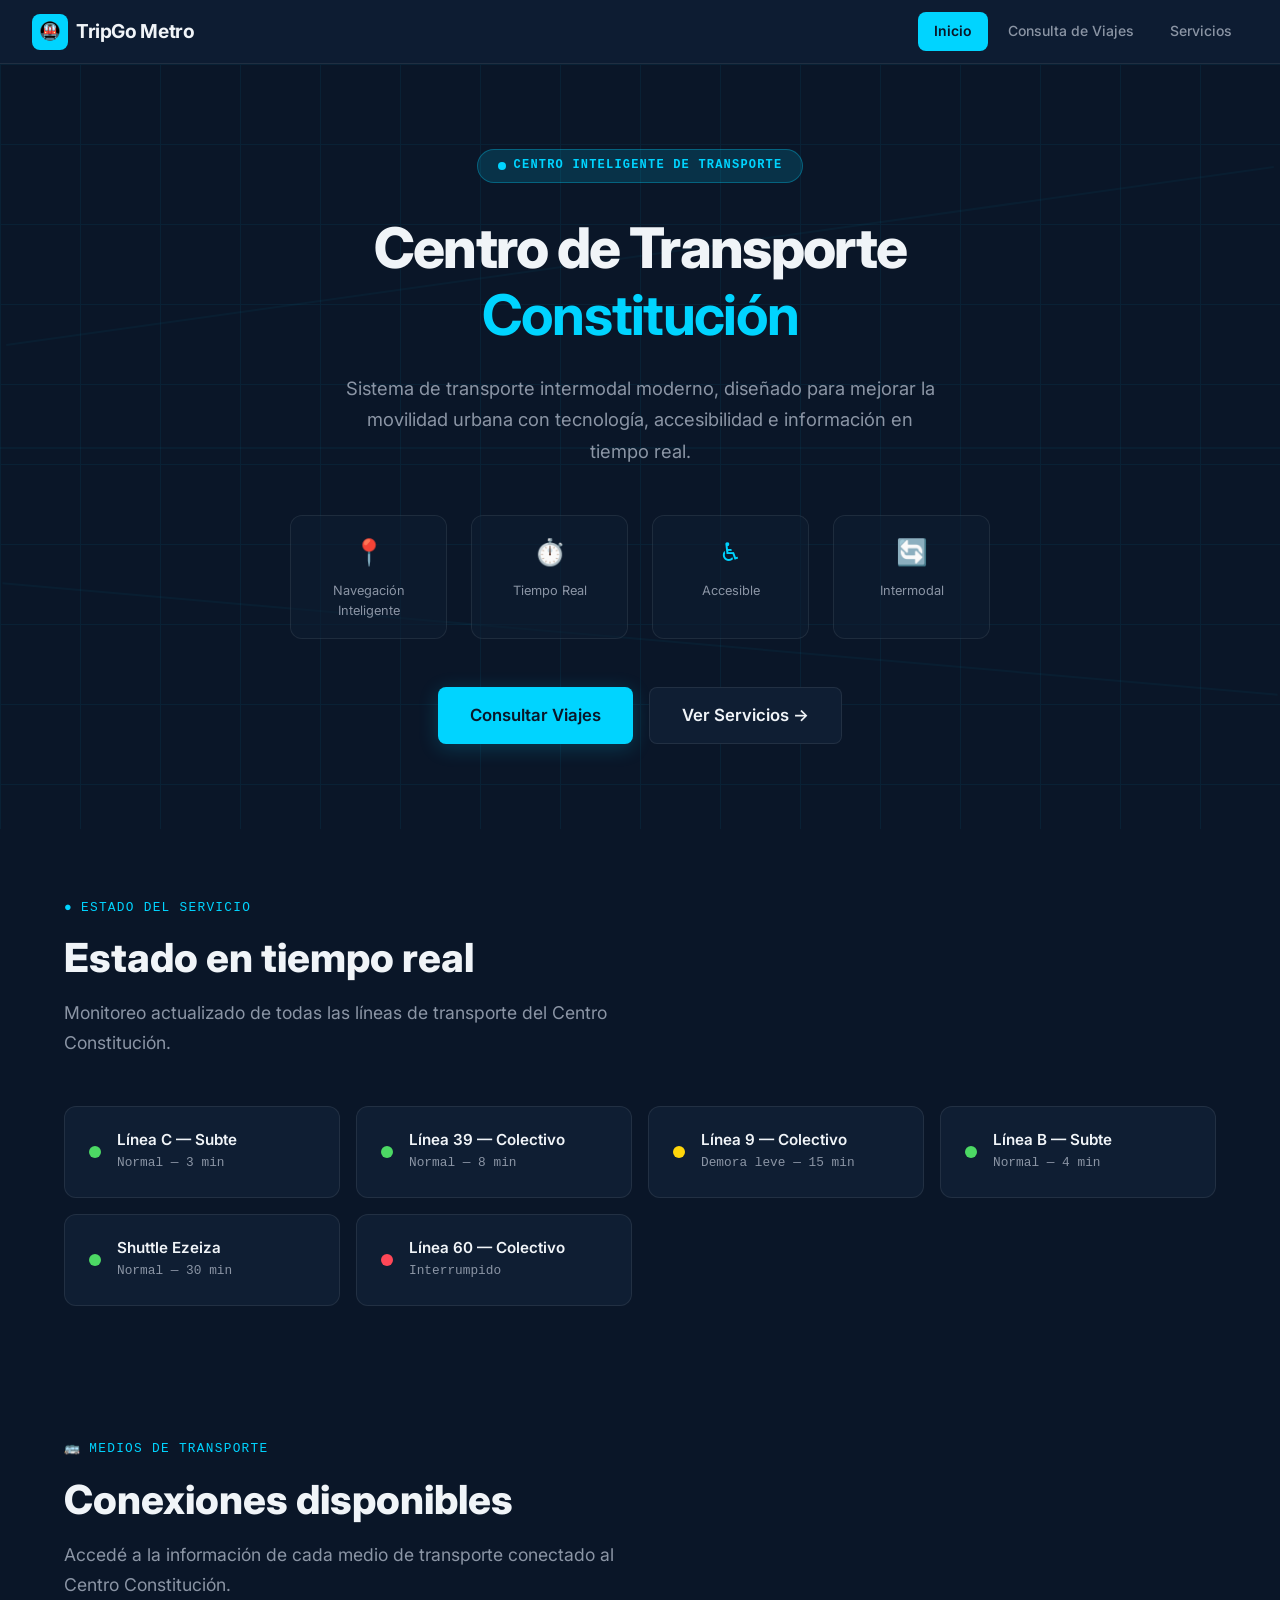
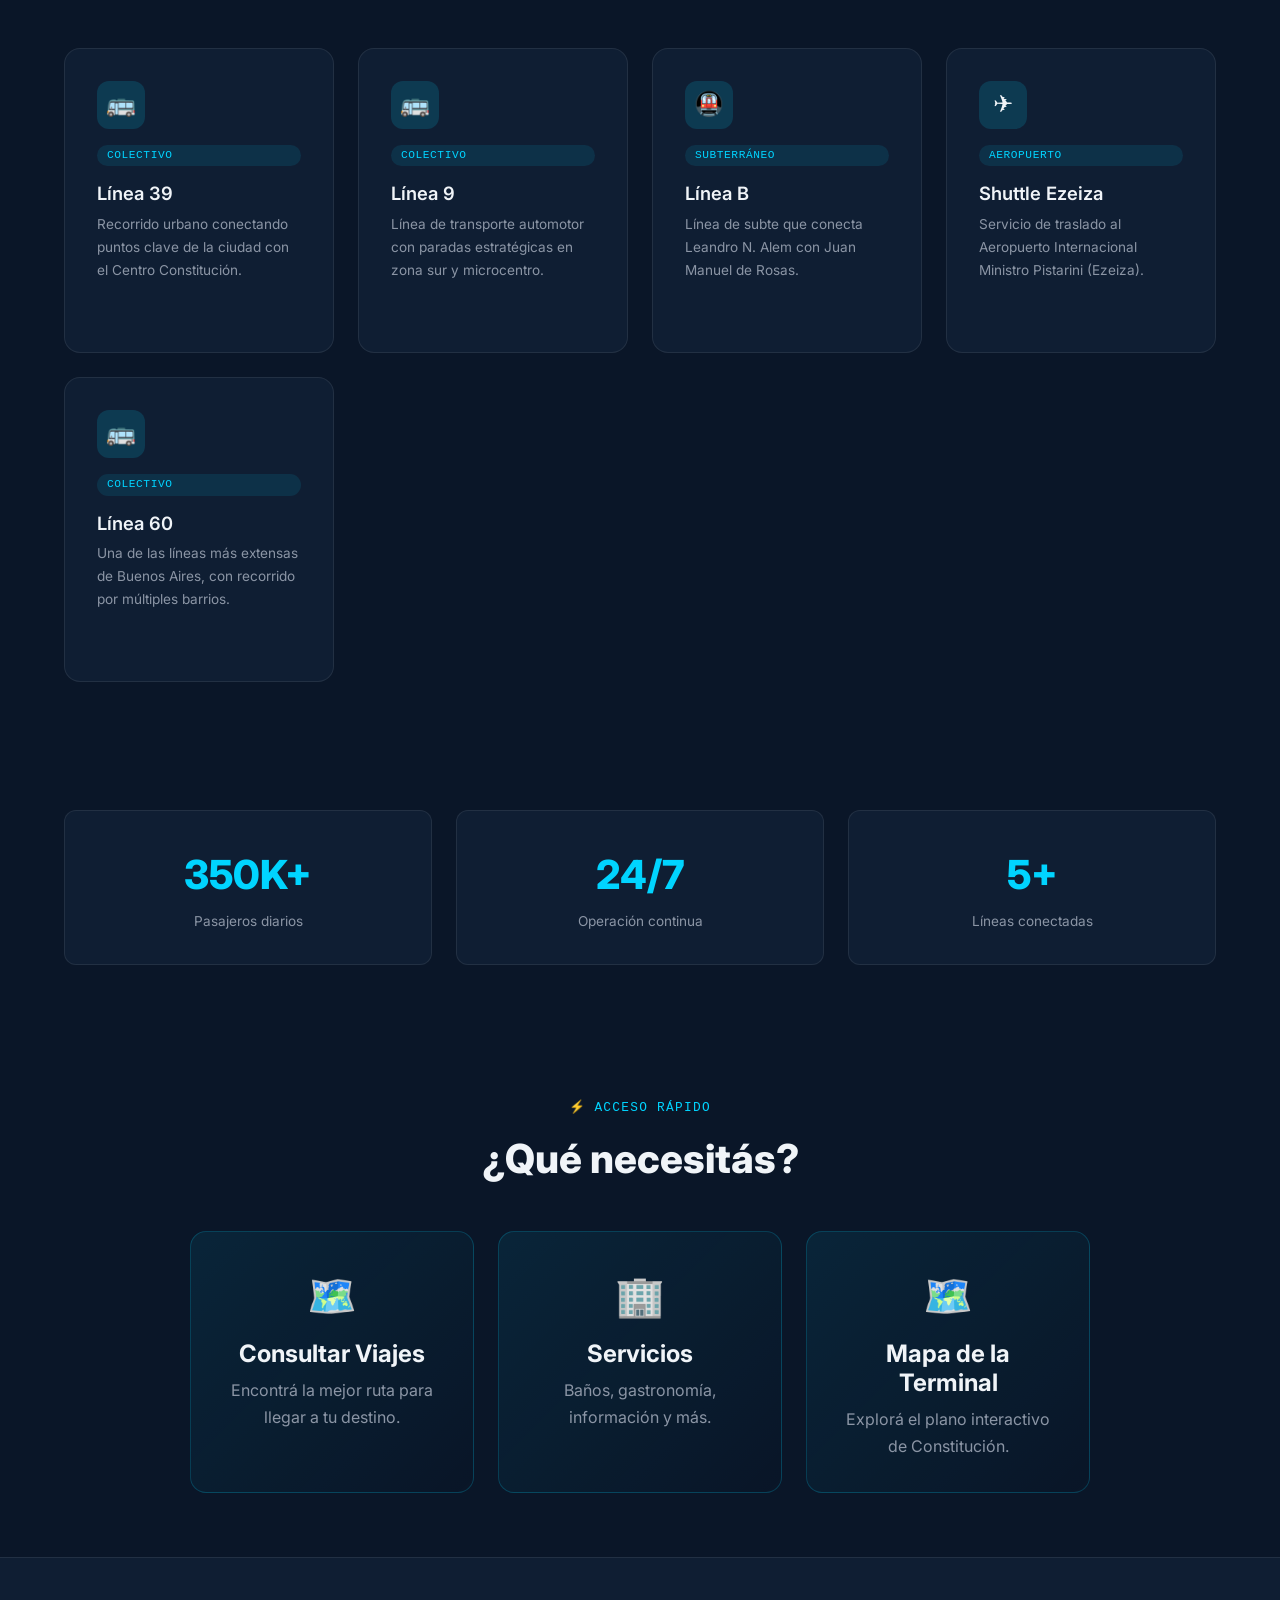
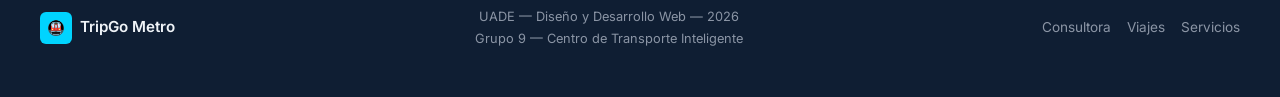
==== transporte/index.html @ f984469b "Add transporte subsite and design system CSS Introduce a new TripGo Metro "transporte" subsite with " ====
<!DOCTYPE html>
<html lang="es">

<head>
  <meta charset="UTF-8" />
  <meta name="viewport" content="width=device-width, initial-scale=1.0" />
  <title>TripGo Metro — Centro de Transporte Constitución</title>
  <meta name="description"
    content="Centro Inteligente de Transporte Intermodal en Constitución, Buenos Aires. Consulta de viajes, servicios de terminal y conexiones en tiempo real." />
  <link rel="stylesheet" href="css/styles.css" />
</head>

<body>
  <!-- ===== HEADER ===== -->
  <header class="site-header">
    <a href="./index.html" class="header-logo">
      <div class="logo-icon">🚇</div>
      <span class="logo-text">TripGo Metro</span>
      <span class="logo-subtitle">Centro de Transporte</span>
    </a>

    <nav class="main-nav">
      <a href="./index.html" class="active">Inicio</a>
      <a href="./viajes.html">Consulta de Viajes</a>
      <a href="./servicios.html">Servicios</a>
    </nav>

    <button class="menu-toggle" id="menu-toggle" aria-label="Abrir menú" aria-expanded="false">☰</button>
  </header>

  <!-- Mobile Nav -->
  <nav class="mobile-nav" id="mobile-nav">
    <a href="./index.html" class="active">Inicio</a>
    <a href="./viajes.html">Consulta de Viajes</a>
    <a href="./servicios.html">Servicios</a>
  </nav>

  <!-- ===== MAIN ===== -->
  <main class="site-main">

    <!-- ===== HERO ===== -->
    <section class="hero" id="hero">
      <div class="hero-bg-grid"></div>
      <div class="hero-bg-lines">
        <span></span>
        <span></span>
        <span></span>
      </div>

      <div class="hero-content">
        <div class="hero-badge">
          <div class="pulse-dot"></div>
          <span>Centro Inteligente de Transporte</span>
        </div>

        <h1>Centro de Transporte <strong>Constitución</strong></h1>

        <p class="hero-description">
          Sistema de transporte intermodal moderno, diseñado para mejorar la movilidad urbana con tecnología,
          accesibilidad e información en tiempo real.
        </p>

        <div class="hero-features">
          <div class="hero-feature">
            <span class="feature-icon">📍</span>
            <span>Navegación Inteligente</span>
          </div>
          <div class="hero-feature">
            <span class="feature-icon">⏱️</span>
            <span>Tiempo Real</span>
          </div>
          <div class="hero-feature">
            <span class="feature-icon">♿</span>
            <span>Accesible</span>
          </div>
          <div class="hero-feature">
            <span class="feature-icon">🔄</span>
            <span>Intermodal</span>
          </div>
        </div>

        <div class="hero-cta">
          <a href="./viajes.html" class="btn btn-primary btn-lg">Consultar Viajes</a>
          <a href="./servicios.html" class="btn btn-secondary btn-lg">Ver Servicios →</a>
        </div>
      </div>
    </section>

    <!-- ===== ESTADO DEL SERVICIO ===== -->
    <section class="status-section section" id="status">
      <div class="container">
        <div class="section-header reveal">
          <div class="section-label">
            <span>●</span> Estado del Servicio
          </div>
          <h2 class="section-title">Estado en tiempo real</h2>
          <p class="section-subtitle">Monitoreo actualizado de todas las líneas de transporte del Centro Constitución.
          </p>
        </div>

        <div class="status-grid reveal">
          <div class="status-card">
            <div class="status-indicator active"></div>
            <div class="status-info">
              <h4>Línea C — Subte</h4>
              <p>Normal — 3 min</p>
            </div>
          </div>
          <div class="status-card">
            <div class="status-indicator active"></div>
            <div class="status-info">
              <h4>Línea 39 — Colectivo</h4>
              <p>Normal — 8 min</p>
            </div>
          </div>
          <div class="status-card">
            <div class="status-indicator warning"></div>
            <div class="status-info">
              <h4>Línea 9 — Colectivo</h4>
              <p>Demora leve — 15 min</p>
            </div>
          </div>
          <div class="status-card">
            <div class="status-indicator active"></div>
            <div class="status-info">
              <h4>Línea B — Subte</h4>
              <p>Normal — 4 min</p>
            </div>
          </div>
          <div class="status-card">
            <div class="status-indicator active"></div>
            <div class="status-info">
              <h4>Shuttle Ezeiza</h4>
              <p>Normal — 30 min</p>
            </div>
          </div>
          <div class="status-card">
            <div class="status-indicator danger"></div>
            <div class="status-info">
              <h4>Línea 60 — Colectivo</h4>
              <p>Interrumpido</p>
            </div>
          </div>
        </div>
      </div>
    </section>

    <!-- ===== MEDIOS DE TRANSPORTE ===== -->
    <section class="section" id="transporte">
      <div class="container">
        <div class="section-header reveal">
          <div class="section-label">
            <span>🚌</span> Medios de Transporte
          </div>
          <h2 class="section-title">Conexiones disponibles</h2>
          <p class="section-subtitle">Accedé a la información de cada medio de transporte conectado al Centro
            Constitución.</p>
        </div>

        <div class="transport-grid reveal">
          <!-- Línea 39 - Manuel González -->
          <a href="https://manugonzalezm.github.io/dis_des_web_entrega2_individual/" target="_blank"
            rel="noopener noreferrer" class="transport-card blue">
            <div class="card-icon">🚌</div>
            <div class="card-badge">Colectivo</div>
            <h3>Línea 39</h3>
            <p>Recorrido urbano conectando puntos clave de la ciudad con el Centro Constitución.</p>
            <div class="card-arrow">Ver más →</div>
          </a>

          <!-- Línea 9 - Manuel Vidal -->
          <a href="https://mving.github.io/site/" target="_blank" rel="noopener noreferrer"
            class="transport-card green">
            <div class="card-icon">🚌</div>
            <div class="card-badge">Colectivo</div>
            <h3>Línea 9</h3>
            <p>Línea de transporte automotor con paradas estratégicas en zona sur y microcentro.</p>
            <div class="card-arrow">Ver más →</div>
          </a>

          <!-- Línea B - Facundo González -->
          <a href="https://facugonzalezlejo.github.io/Trabajo_Practico-Metro-lineaB/" target="_blank"
            rel="noopener noreferrer" class="transport-card purple">
            <div class="card-icon">🚇</div>
            <div class="card-badge">Subterráneo</div>
            <h3>Línea B</h3>
            <p>Línea de subte que conecta Leandro N. Alem con Juan Manuel de Rosas.</p>
            <div class="card-arrow">Ver más →</div>
          </a>

          <!-- Ezeiza - Franco Rodríguez -->
          <a href="https://francorodriguezpedretti.github.io/ENTREGA2.FRANCORODRIGUEZ/" target="_blank"
            rel="noopener noreferrer" class="transport-card orange">
            <div class="card-icon">✈️</div>
            <div class="card-badge">Aeropuerto</div>
            <h3>Shuttle Ezeiza</h3>
            <p>Servicio de traslado al Aeropuerto Internacional Ministro Pistarini (Ezeiza).</p>
            <div class="card-arrow">Ver más →</div>
          </a>

          <!-- Línea 60 - Matías Ortiz -->
          <a href="https://matiasortiz123.github.io/DyDWTripGo/" target="_blank" rel="noopener noreferrer"
            class="transport-card red">
            <div class="card-icon">🚌</div>
            <div class="card-badge">Colectivo</div>
            <h3>Línea 60</h3>
            <p>Una de las líneas más extensas de Buenos Aires, con recorrido por múltiples barrios.</p>
            <div class="card-arrow">Ver más →</div>
          </a>
        </div>
      </div>
    </section>

    <!-- ===== ESTADÍSTICAS ===== -->
    <section class="section" id="stats">
      <div class="container">
        <div class="stats-grid reveal">
          <div class="stat-card">
            <div class="stat-value">350K+</div>
            <div class="stat-label">Pasajeros diarios</div>
          </div>
          <div class="stat-card">
            <div class="stat-value">24/7</div>
            <div class="stat-label">Operación continua</div>
          </div>
          <div class="stat-card">
            <div class="stat-value">5+</div>
            <div class="stat-label">Líneas conectadas</div>
          </div>
        </div>
      </div>
    </section>

    <!-- ===== NAVEGACIÓN RÁPIDA ===== -->
    <section class="section" id="quick-nav">
      <div class="container">
        <div class="section-header text-center reveal">
          <div class="section-label" style="justify-content: center;">
            <span>⚡</span> Acceso Rápido
          </div>
          <h2 class="section-title">¿Qué necesitás?</h2>
        </div>

        <div class="grid grid-3 reveal" style="max-width: 900px; margin: 0 auto;">
          <a href="./viajes.html" class="card card-gradient" style="text-decoration: none; text-align: center;">
            <div style="font-size: 2.5rem; margin-bottom: 0.75rem;">🗺️</div>
            <h3 style="margin-bottom: 0.5rem;">Consultar Viajes</h3>
            <p>Encontrá la mejor ruta para llegar a tu destino.</p>
          </a>
          <a href="./servicios.html" class="card card-gradient" style="text-decoration: none; text-align: center;">
            <div style="font-size: 2.5rem; margin-bottom: 0.75rem;">🏢</div>
            <h3 style="margin-bottom: 0.5rem;">Servicios</h3>
            <p>Baños, gastronomía, información y más.</p>
          </a>
          <a href="./servicios.html#mapa" class="card card-gradient" style="text-decoration: none; text-align: center;">
            <div style="font-size: 2.5rem; margin-bottom: 0.75rem;">🗺️</div>
            <h3 style="margin-bottom: 0.5rem;">Mapa de la Terminal</h3>
            <p>Explorá el plano interactivo de Constitución.</p>
          </a>
        </div>
      </div>
    </section>

  </main>

  <!-- ===== FOOTER ===== -->
  <footer class="site-footer">
    <div class="footer-content">
      <div class="footer-brand">
        <div class="logo-icon">🚇</div>
        <span>TripGo Metro</span>
      </div>
      <div class="footer-info">
        <p>UADE — Diseño y Desarrollo Web — 2026</p>
        <p>Grupo 9 — Centro de Transporte Inteligente</p>
      </div>
      <div class="footer-links">
        <a href="../index.html">Consultora</a>
        <a href="./viajes.html">Viajes</a>
        <a href="./servicios.html">Servicios</a>
      </div>
    </div>
  </footer>

  <script src="js/main.js"></script>
</body>

</html>
---- transporte/css/styles.css ----
/* ============================================
   TripGo Metro — Centro de Transporte
   Design System CSS
   ============================================ */

/* Google Fonts */
@import url('https://fonts.googleapis.com/css2?family=Inter:wght@300;400;500;600;700;800&display=swap');

/* ---- CSS Custom Properties (Design Tokens) ---- */
:root {
  /* Colors */
  --bg-primary: #0a1628;
  --bg-card: #0f1e33;
  --bg-card-hover: #142640;
  --bg-muted: #152238;
  --color-primary: #00d4ff;
  --color-primary-dark: #00a8cc;
  --color-primary-glow: rgba(0, 212, 255, 0.15);
  --color-primary-fg: #0a1628;
  --color-text: #f0f4f8;
  --color-text-muted: #8b95a5;
  --color-border: rgba(255, 255, 255, 0.08);
  --color-border-hover: rgba(0, 212, 255, 0.3);
  --color-success: #4cd964;
  --color-warning: #ffd60a;
  --color-danger: #ff4757;
  --color-blue: #4A90E2;
  --color-purple: #af52de;
  --color-green: #34c759;

  /* Typography */
  --font-sans: 'Inter', system-ui, -apple-system, sans-serif;
  --font-mono: 'Courier New', monospace;

  /* Spacing */
  --space-xs: 0.25rem;
  --space-sm: 0.5rem;
  --space-md: 1rem;
  --space-lg: 1.5rem;
  --space-xl: 2rem;
  --space-2xl: 3rem;
  --space-3xl: 4rem;

  /* Border Radius */
  --radius-sm: 6px;
  --radius-md: 8px;
  --radius-lg: 12px;
  --radius-xl: 16px;
  --radius-2xl: 20px;
  --radius-full: 9999px;

  /* Shadows */
  --shadow-sm: 0 2px 8px rgba(0, 0, 0, 0.3);
  --shadow-md: 0 4px 16px rgba(0, 0, 0, 0.4);
  --shadow-lg: 0 8px 32px rgba(0, 0, 0, 0.5);
  --shadow-primary: 0 4px 20px rgba(0, 212, 255, 0.2);
  --shadow-primary-lg: 0 8px 32px rgba(0, 212, 255, 0.3);

  /* Transitions */
  --transition-fast: 0.15s ease;
  --transition-base: 0.3s ease;
  --transition-slow: 0.5s ease;

  /* Layout */
  --max-width: 1200px;
  --header-height: 64px;
}

/* ---- Reset ---- */
*,
*::before,
*::after {
  margin: 0;
  padding: 0;
  box-sizing: border-box;
}

html {
  font-size: 16px;
  scroll-behavior: smooth;
}

body {
  font-family: var(--font-sans);
  background-color: var(--bg-primary);
  color: var(--color-text);
  line-height: 1.6;
  min-height: 100vh;
  display: flex;
  flex-direction: column;
  -webkit-font-smoothing: antialiased;
  -moz-osx-font-smoothing: grayscale;
}

a {
  color: var(--color-primary);
  text-decoration: none;
  transition: color var(--transition-fast);
}

a:hover {
  color: var(--color-primary-dark);
}

img {
  max-width: 100%;
  height: auto;
  display: block;
}

ul, ol {
  list-style: none;
}

/* ---- Typography ---- */
h1, h2, h3, h4, h5, h6 {
  font-family: var(--font-sans);
  font-weight: 700;
  line-height: 1.2;
  color: var(--color-text);
}

h1 { font-size: 2.5rem; }
h2 { font-size: 2rem; }
h3 { font-size: 1.5rem; }
h4 { font-size: 1.125rem; }

p {
  color: var(--color-text-muted);
  line-height: 1.7;
}

.font-mono {
  font-family: var(--font-mono);
}

.text-primary {
  color: var(--color-primary);
}

.text-muted {
  color: var(--color-text-muted);
}

.text-center {
  text-align: center;
}

/* ---- Layout Utilities ---- */
.container {
  width: 100%;
  max-width: var(--max-width);
  margin: 0 auto;
  padding: 0 var(--space-lg);
}

.section {
  padding: var(--space-3xl) 0;
}

.grid {
  display: grid;
  gap: var(--space-lg);
}

.grid-2 { grid-template-columns: repeat(2, 1fr); }
.grid-3 { grid-template-columns: repeat(3, 1fr); }
.grid-4 { grid-template-columns: repeat(4, 1fr); }
.grid-5 { grid-template-columns: repeat(5, 1fr); }

.flex {
  display: flex;
}

.flex-center {
  display: flex;
  align-items: center;
  justify-content: center;
}

.flex-between {
  display: flex;
  align-items: center;
  justify-content: space-between;
}

.gap-sm { gap: var(--space-sm); }
.gap-md { gap: var(--space-md); }
.gap-lg { gap: var(--space-lg); }
.gap-xl { gap: var(--space-xl); }

/* ============================================
   HEADER / NAVIGATION
   ============================================ */
.site-header {
  position: fixed;
  top: 0;
  left: 0;
  right: 0;
  z-index: 1000;
  height: var(--header-height);
  background: rgba(15, 30, 51, 0.92);
  backdrop-filter: blur(12px);
  -webkit-backdrop-filter: blur(12px);
  border-bottom: 1px solid var(--color-border);
  display: flex;
  align-items: center;
  justify-content: space-between;
  padding: 0 var(--space-xl);
  transition: background var(--transition-base);
}

.header-logo {
  display: flex;
  align-items: center;
  gap: var(--space-sm);
  text-decoration: none;
  color: var(--color-text);
}

.header-logo .logo-icon {
  width: 36px;
  height: 36px;
  background: var(--color-primary);
  border-radius: var(--radius-md);
  display: flex;
  align-items: center;
  justify-content: center;
  font-size: 1.1rem;
  color: var(--color-primary-fg);
  font-weight: 800;
}

.header-logo .logo-text {
  font-size: 1.2rem;
  font-weight: 700;
  letter-spacing: -0.02em;
}

.header-logo .logo-subtitle {
  font-size: 0.75rem;
  color: var(--color-text-muted);
  margin-left: var(--space-sm);
  display: none;
}

.main-nav {
  display: flex;
  align-items: center;
  gap: var(--space-xs);
}

.main-nav a {
  padding: 0.5rem 1rem;
  border-radius: var(--radius-md);
  font-size: 0.875rem;
  font-weight: 500;
  color: var(--color-text-muted);
  text-decoration: none;
  transition: all var(--transition-fast);
}

.main-nav a:hover {
  color: var(--color-text);
  background: var(--bg-muted);
}

.main-nav a.active {
  color: var(--color-primary-fg);
  background: var(--color-primary);
  font-weight: 600;
}

/* Mobile Menu Button */
.menu-toggle {
  display: none;
  background: none;
  border: none;
  color: var(--color-text);
  font-size: 1.5rem;
  cursor: pointer;
  padding: var(--space-sm);
  border-radius: var(--radius-md);
  transition: background var(--transition-fast);
  line-height: 1;
}

.menu-toggle:hover {
  background: var(--bg-muted);
}

/* Mobile Navigation */
.mobile-nav {
  display: none;
  position: fixed;
  top: var(--header-height);
  left: 0;
  right: 0;
  background: rgba(15, 30, 51, 0.98);
  backdrop-filter: blur(12px);
  -webkit-backdrop-filter: blur(12px);
  border-bottom: 1px solid var(--color-border);
  padding: var(--space-md);
  z-index: 999;
  flex-direction: column;
  gap: var(--space-xs);
  animation: slideDown 0.3s ease;
}

.mobile-nav.open {
  display: flex;
}

.mobile-nav a {
  display: block;
  padding: 0.75rem 1rem;
  border-radius: var(--radius-md);
  font-size: 0.95rem;
  font-weight: 500;
  color: var(--color-text-muted);
  text-decoration: none;
  transition: all var(--transition-fast);
}

.mobile-nav a:hover {
  color: var(--color-text);
  background: var(--bg-muted);
}

.mobile-nav a.active {
  color: var(--color-primary-fg);
  background: var(--color-primary);
}

/* ============================================
   MAIN CONTENT
   ============================================ */
.site-main {
  flex: 1;
  padding-top: var(--header-height);
}

/* ============================================
   HERO SECTION
   ============================================ */
.hero {
  position: relative;
  min-height: 85vh;
  display: flex;
  align-items: center;
  justify-content: center;
  overflow: hidden;
  padding: var(--space-3xl) var(--space-lg);
}

.hero-bg-grid {
  position: absolute;
  inset: 0;
  opacity: 0.06;
  background-image:
    linear-gradient(to right, var(--color-primary) 1px, transparent 1px),
    linear-gradient(to bottom, var(--color-primary) 1px, transparent 1px);
  background-size: 80px 80px;
}

.hero-bg-lines {
  position: absolute;
  inset: 0;
  opacity: 0.04;
}

.hero-bg-lines span {
  position: absolute;
  left: 0;
  width: 100%;
  height: 2px;
  background: var(--color-primary);
}

.hero-bg-lines span:nth-child(1) { top: 25%; transform: rotate(-8deg); }
.hero-bg-lines span:nth-child(2) { top: 50%; }
.hero-bg-lines span:nth-child(3) { top: 75%; transform: rotate(5deg); }

.hero-content {
  position: relative;
  z-index: 2;
  text-align: center;
  max-width: 800px;
}

.hero-badge {
  display: inline-flex;
  align-items: center;
  gap: var(--space-sm);
  padding: 0.4rem 1.2rem;
  background: var(--color-primary-glow);
  border: 1px solid rgba(0, 212, 255, 0.3);
  border-radius: var(--radius-full);
  margin-bottom: var(--space-xl);
  animation: fadeInUp 0.6s ease;
}

.hero-badge .pulse-dot {
  width: 8px;
  height: 8px;
  background: var(--color-primary);
  border-radius: 50%;
  animation: pulse 2s infinite;
}

.hero-badge span {
  font-family: var(--font-mono);
  font-size: 0.75rem;
  color: var(--color-primary);
  text-transform: uppercase;
  letter-spacing: 0.1em;
  font-weight: 600;
}

.hero h1 {
  font-size: 3.5rem;
  font-weight: 800;
  letter-spacing: -0.03em;
  margin-bottom: var(--space-lg);
  animation: fadeInUp 0.6s ease 0.1s both;
}

.hero h1 strong {
  color: var(--color-primary);
}

.hero-description {
  font-size: 1.15rem;
  color: var(--color-text-muted);
  max-width: 600px;
  margin: 0 auto var(--space-2xl);
  line-height: 1.7;
  animation: fadeInUp 0.6s ease 0.2s both;
}

.hero-features {
  display: grid;
  grid-template-columns: repeat(4, 1fr);
  gap: var(--space-lg);
  max-width: 700px;
  margin: 0 auto;
  animation: fadeInUp 0.6s ease 0.3s both;
}

.hero-feature {
  display: flex;
  flex-direction: column;
  align-items: center;
  gap: var(--space-sm);
  padding: var(--space-md);
  background: rgba(15, 30, 51, 0.5);
  border: 1px solid var(--color-border);
  border-radius: var(--radius-lg);
  transition: all var(--transition-base);
}

.hero-feature:hover {
  border-color: var(--color-border-hover);
  transform: translateY(-2px);
}

.hero-feature .feature-icon {
  font-size: 1.6rem;
  color: var(--color-primary);
}

.hero-feature span {
  font-size: 0.8rem;
  color: var(--color-text-muted);
  text-align: center;
}

.hero-cta {
  display: flex;
  gap: var(--space-md);
  justify-content: center;
  margin-top: var(--space-2xl);
  animation: fadeInUp 0.6s ease 0.4s both;
}

/* ============================================
   BUTTONS
   ============================================ */
.btn {
  display: inline-flex;
  align-items: center;
  justify-content: center;
  gap: var(--space-sm);
  padding: 0.75rem 1.5rem;
  border-radius: var(--radius-md);
  font-family: var(--font-sans);
  font-size: 0.95rem;
  font-weight: 600;
  text-decoration: none;
  border: none;
  cursor: pointer;
  transition: all var(--transition-base);
  line-height: 1.4;
}

.btn-primary {
  background: var(--color-primary);
  color: var(--color-primary-fg);
  box-shadow: var(--shadow-primary);
}

.btn-primary:hover {
  background: var(--color-primary-dark);
  transform: translateY(-1px);
  box-shadow: var(--shadow-primary-lg);
  color: var(--color-primary-fg);
}

.btn-secondary {
  background: var(--bg-card);
  color: var(--color-text);
  border: 1px solid var(--color-border);
}

.btn-secondary:hover {
  background: var(--bg-card-hover);
  border-color: var(--color-border-hover);
  color: var(--color-text);
}

.btn-outline {
  background: transparent;
  color: var(--color-primary);
  border: 1px solid var(--color-primary);
}

.btn-outline:hover {
  background: var(--color-primary-glow);
}

.btn-sm {
  padding: 0.5rem 1rem;
  font-size: 0.85rem;
}

.btn-lg {
  padding: 1rem 2rem;
  font-size: 1.05rem;
}

/* ============================================
   CARDS
   ============================================ */
.card {
  background: var(--bg-card);
  border: 1px solid var(--color-border);
  border-radius: var(--radius-xl);
  padding: var(--space-xl);
  transition: all var(--transition-base);
}

.card:hover {
  border-color: var(--color-border-hover);
}

.card-gradient {
  background: linear-gradient(135deg, rgba(0, 212, 255, 0.08), transparent);
  border: 1px solid rgba(0, 212, 255, 0.2);
}

.card-gradient:hover {
  border-color: rgba(0, 212, 255, 0.4);
}

/* ============================================
   STATUS SECTION
   ============================================ */
.status-section {
  padding: var(--space-3xl) 0;
}

.section-header {
  margin-bottom: var(--space-2xl);
}

.section-label {
  display: inline-flex;
  align-items: center;
  gap: var(--space-sm);
  font-family: var(--font-mono);
  font-size: 0.8rem;
  color: var(--color-primary);
  text-transform: uppercase;
  letter-spacing: 0.1em;
  margin-bottom: var(--space-md);
}

.section-title {
  font-size: 2.5rem;
  font-weight: 800;
  margin-bottom: var(--space-md);
}

.section-subtitle {
  font-size: 1.1rem;
  color: var(--color-text-muted);
  max-width: 600px;
}

.status-grid {
  display: grid;
  grid-template-columns: repeat(auto-fill, minmax(220px, 1fr));
  gap: var(--space-md);
}

.status-card {
  background: var(--bg-card);
  border: 1px solid var(--color-border);
  border-radius: var(--radius-lg);
  padding: var(--space-lg);
  display: flex;
  align-items: center;
  gap: var(--space-md);
  transition: all var(--transition-base);
}

.status-card:hover {
  border-color: var(--color-border-hover);
  transform: translateY(-2px);
}

.status-indicator {
  width: 12px;
  height: 12px;
  border-radius: 50%;
  flex-shrink: 0;
  animation: pulse 2s infinite;
}

.status-indicator.active { background: var(--color-success); }
.status-indicator.warning { background: var(--color-warning); }
.status-indicator.danger { background: var(--color-danger); }

.status-info h4 {
  font-size: 0.95rem;
  font-weight: 600;
  margin-bottom: 2px;
}

.status-info p {
  font-size: 0.8rem;
  color: var(--color-text-muted);
  font-family: var(--font-mono);
}

/* ============================================
   TRANSPORT CARDS (Medios de transporte)
   ============================================ */
.transport-grid {
  display: grid;
  grid-template-columns: repeat(auto-fill, minmax(230px, 1fr));
  gap: var(--space-lg);
}

.transport-card {
  background: var(--bg-card);
  border: 1px solid var(--color-border);
  border-radius: var(--radius-xl);
  padding: var(--space-xl);
  text-decoration: none;
  color: var(--color-text);
  transition: all var(--transition-base);
  display: flex;
  flex-direction: column;
  position: relative;
  overflow: hidden;
}

.transport-card::before {
  content: '';
  position: absolute;
  top: 0;
  left: 0;
  right: 0;
  height: 3px;
  background: var(--card-accent, var(--color-primary));
  opacity: 0;
  transition: opacity var(--transition-base);
}

.transport-card:hover {
  border-color: var(--color-border-hover);
  transform: translateY(-4px);
  box-shadow: var(--shadow-lg);
  color: var(--color-text);
}

.transport-card:hover::before {
  opacity: 1;
}

.transport-card .card-icon {
  width: 48px;
  height: 48px;
  background: var(--color-primary-glow);
  border-radius: var(--radius-lg);
  display: flex;
  align-items: center;
  justify-content: center;
  font-size: 1.5rem;
  margin-bottom: var(--space-md);
}

.transport-card .card-badge {
  display: inline-block;
  padding: 2px 10px;
  background: rgba(0, 212, 255, 0.1);
  color: var(--color-primary);
  font-family: var(--font-mono);
  font-size: 0.7rem;
  border-radius: var(--radius-full);
  margin-bottom: var(--space-md);
  text-transform: uppercase;
  letter-spacing: 0.05em;
}

.transport-card h3 {
  font-size: 1.15rem;
  font-weight: 600;
  margin-bottom: var(--space-sm);
}

.transport-card p {
  font-size: 0.85rem;
  color: var(--color-text-muted);
  flex-grow: 1;
}

.transport-card .card-arrow {
  display: flex;
  align-items: center;
  gap: var(--space-xs);
  font-size: 0.85rem;
  color: var(--color-primary);
  font-weight: 500;
  margin-top: var(--space-md);
  opacity: 0;
  transform: translateX(-8px);
  transition: all var(--transition-base);
}

.transport-card:hover .card-arrow {
  opacity: 1;
  transform: translateX(0);
}

/* Color variants */
.transport-card.blue { --card-accent: #4A90E2; }
.transport-card.green { --card-accent: #34c759; }
.transport-card.purple { --card-accent: #af52de; }
.transport-card.orange { --card-accent: #ff9500; }
.transport-card.red { --card-accent: #ff4757; }

/* ============================================
   STATS SECTION
   ============================================ */
.stats-grid {
  display: grid;
  grid-template-columns: repeat(3, 1fr);
  gap: var(--space-lg);
}

.stat-card {
  background: var(--bg-card);
  border: 1px solid var(--color-border);
  border-radius: var(--radius-lg);
  padding: var(--space-xl);
  text-align: center;
  transition: all var(--transition-base);
}

.stat-card:hover {
  border-color: var(--color-border-hover);
}

.stat-value {
  font-size: 2.5rem;
  font-weight: 800;
  color: var(--color-primary);
  margin-bottom: var(--space-xs);
}

.stat-label {
  font-size: 0.85rem;
  color: var(--color-text-muted);
}

/* ============================================
   FORMS (Consulta de Viajes)
   ============================================ */
.form-group {
  margin-bottom: var(--space-lg);
}

.form-label {
  display: block;
  font-size: 0.875rem;
  font-weight: 600;
  color: var(--color-text);
  margin-bottom: var(--space-sm);
}

.form-control {
  width: 100%;
  padding: 0.75rem 1rem;
  background: var(--bg-muted);
  border: 1px solid var(--color-border);
  border-radius: var(--radius-md);
  color: var(--color-text);
  font-family: var(--font-sans);
  font-size: 0.95rem;
  transition: all var(--transition-fast);
  appearance: none;
}

.form-control:focus {
  outline: none;
  border-color: var(--color-primary);
  box-shadow: 0 0 0 3px rgba(0, 212, 255, 0.1);
}

.form-control option {
  background: var(--bg-card);
  color: var(--color-text);
}

select.form-control {
  background-image: url("data:image/svg+xml,%3Csvg xmlns='http://www.w3.org/2000/svg' width='12' height='12' fill='%238b95a5' viewBox='0 0 16 16'%3E%3Cpath d='M8 11L3 6h10z'/%3E%3C/svg%3E");
  background-repeat: no-repeat;
  background-position: right 1rem center;
  padding-right: 2.5rem;
}

/* ============================================
   RESULTS CARD
   ============================================ */
.result-card {
  background: var(--bg-card);
  border: 1px solid rgba(0, 212, 255, 0.2);
  border-radius: var(--radius-xl);
  padding: var(--space-xl);
  animation: fadeInUp 0.4s ease;
  margin-top: var(--space-xl);
}

.result-header {
  display: flex;
  align-items: center;
  gap: var(--space-md);
  margin-bottom: var(--space-xl);
  padding-bottom: var(--space-lg);
  border-bottom: 1px solid var(--color-border);
}

.result-header .result-icon {
  width: 48px;
  height: 48px;
  background: var(--color-primary);
  border-radius: var(--radius-lg);
  display: flex;
  align-items: center;
  justify-content: center;
  font-size: 1.4rem;
}

.result-header h3 {
  font-size: 1.3rem;
}

.result-details {
  display: grid;
  grid-template-columns: repeat(2, 1fr);
  gap: var(--space-lg);
}

.result-item {
  display: flex;
  flex-direction: column;
  gap: 4px;
}

.result-item .item-label {
  font-size: 0.75rem;
  color: var(--color-text-muted);
  text-transform: uppercase;
  letter-spacing: 0.08em;
  font-weight: 600;
}

.result-item .item-value {
  font-size: 1.1rem;
  font-weight: 600;
  color: var(--color-text);
}

.result-item .item-value.highlight {
  color: var(--color-primary);
  font-family: var(--font-mono);
}

/* ============================================
   TABLE
   ============================================ */
.data-table {
  width: 100%;
  border-collapse: collapse;
  background: var(--bg-card);
  border-radius: var(--radius-lg);
  overflow: hidden;
  border: 1px solid var(--color-border);
}

.data-table thead {
  background: rgba(0, 212, 255, 0.08);
}

.data-table th {
  padding: 0.75rem 1.25rem;
  text-align: left;
  font-size: 0.8rem;
  font-weight: 600;
  color: var(--color-text);
  text-transform: uppercase;
  letter-spacing: 0.05em;
  border-bottom: 1px solid var(--color-border);
}

.data-table td {
  padding: 0.75rem 1.25rem;
  font-size: 0.9rem;
  color: var(--color-text-muted);
  border-bottom: 1px solid var(--color-border);
  font-family: var(--font-mono);
}

.data-table tbody tr {
  transition: background var(--transition-fast);
}

.data-table tbody tr:hover {
  background: var(--bg-muted);
}

.data-table tbody tr:last-child td {
  border-bottom: none;
}

.table-badge {
  display: inline-block;
  padding: 2px 8px;
  border-radius: var(--radius-sm);
  font-size: 0.75rem;
  font-weight: 600;
}

.table-badge.success {
  background: rgba(76, 217, 100, 0.15);
  color: var(--color-success);
}

.table-badge.warning {
  background: rgba(255, 214, 10, 0.15);
  color: var(--color-warning);
}

.table-badge.danger {
  background: rgba(255, 71, 87, 0.15);
  color: var(--color-danger);
}

/* ============================================
   SERVICES SECTION
   ============================================ */
.services-grid {
  display: grid;
  grid-template-columns: repeat(auto-fill, minmax(300px, 1fr));
  gap: var(--space-lg);
}

.service-card {
  background: var(--bg-card);
  border: 1px solid var(--color-border);
  border-radius: var(--radius-xl);
  padding: var(--space-xl);
  transition: all var(--transition-base);
}

.service-card:hover {
  border-color: var(--color-border-hover);
  transform: translateY(-2px);
}

.service-card .service-icon {
  width: 56px;
  height: 56px;
  background: var(--color-primary-glow);
  border-radius: var(--radius-lg);
  display: flex;
  align-items: center;
  justify-content: center;
  font-size: 1.6rem;
  margin-bottom: var(--space-md);
}

.service-card h3 {
  font-size: 1.15rem;
  font-weight: 600;
  margin-bottom: var(--space-sm);
}

.service-card .service-location {
  display: flex;
  align-items: center;
  gap: var(--space-xs);
  font-size: 0.8rem;
  color: var(--color-primary);
  margin-bottom: var(--space-sm);
  font-weight: 500;
}

.service-card .service-hours {
  display: flex;
  align-items: center;
  gap: var(--space-xs);
  font-size: 0.8rem;
  color: var(--color-text-muted);
  font-family: var(--font-mono);
}

/* ============================================
   TERMINAL MAP
   ============================================ */
.terminal-map-container {
  background: var(--bg-card);
  border: 1px solid var(--color-border);
  border-radius: var(--radius-xl);
  padding: var(--space-xl);
  position: relative;
}

.terminal-map {
  position: relative;
  width: 100%;
  aspect-ratio: 16 / 9;
  background: var(--bg-muted);
  border-radius: var(--radius-lg);
  border: 1px solid var(--color-border);
  overflow: hidden;
}

.map-zone {
  position: absolute;
  border-radius: var(--radius-md);
  cursor: pointer;
  transition: all var(--transition-base);
  display: flex;
  flex-direction: column;
  align-items: center;
  justify-content: center;
  gap: 4px;
  border: 2px solid transparent;
}

.map-zone:hover {
  transform: scale(1.05);
  z-index: 10;
  border-color: var(--color-primary);
  box-shadow: var(--shadow-primary);
}

.map-zone .zone-icon {
  font-size: 1.2rem;
}

.map-zone .zone-label {
  font-size: 0.6rem;
  font-weight: 600;
  text-transform: uppercase;
  letter-spacing: 0.05em;
  text-align: center;
  line-height: 1.2;
}

.map-legend {
  display: flex;
  flex-wrap: wrap;
  gap: var(--space-md);
  margin-top: var(--space-lg);
  padding-top: var(--space-lg);
  border-top: 1px solid var(--color-border);
}

.legend-item {
  display: flex;
  align-items: center;
  gap: var(--space-sm);
  font-size: 0.8rem;
  color: var(--color-text-muted);
}

.legend-color {
  width: 16px;
  height: 16px;
  border-radius: 4px;
}

/* Map zone tooltip */
.map-tooltip {
  display: none;
  position: absolute;
  bottom: calc(100% + 8px);
  left: 50%;
  transform: translateX(-50%);
  background: var(--bg-card);
  border: 1px solid var(--color-primary);
  border-radius: var(--radius-md);
  padding: var(--space-sm) var(--space-md);
  white-space: nowrap;
  z-index: 20;
  box-shadow: var(--shadow-primary);
  font-size: 0.8rem;
}

.map-zone:hover .map-tooltip {
  display: block;
}

/* ============================================
   CHATBOT
   ============================================ */
.chatbot-toggle {
  position: fixed;
  bottom: 24px;
  right: 24px;
  width: 60px;
  height: 60px;
  background: var(--color-primary);
  color: var(--color-primary-fg);
  border: none;
  border-radius: 50%;
  font-size: 1.5rem;
  cursor: pointer;
  box-shadow: var(--shadow-primary-lg);
  z-index: 900;
  transition: all var(--transition-base);
  display: flex;
  align-items: center;
  justify-content: center;
}

.chatbot-toggle:hover {
  transform: scale(1.1);
  box-shadow: 0 8px 40px rgba(0, 212, 255, 0.4);
}

.chatbot-window {
  display: none;
  position: fixed;
  bottom: 100px;
  right: 24px;
  width: 380px;
  max-height: 500px;
  background: var(--bg-card);
  border: 1px solid var(--color-border);
  border-radius: var(--radius-xl);
  box-shadow: var(--shadow-lg);
  z-index: 901;
  flex-direction: column;
  overflow: hidden;
  animation: slideUp 0.3s ease;
}

.chatbot-window.open {
  display: flex;
}

.chatbot-header {
  padding: var(--space-md) var(--space-lg);
  background: rgba(0, 212, 255, 0.08);
  border-bottom: 1px solid var(--color-border);
  display: flex;
  align-items: center;
  justify-content: space-between;
}

.chatbot-header h4 {
  display: flex;
  align-items: center;
  gap: var(--space-sm);
  font-size: 0.95rem;
}

.chatbot-header .close-chat {
  background: none;
  border: none;
  color: var(--color-text-muted);
  font-size: 1.2rem;
  cursor: pointer;
  padding: 4px;
  border-radius: var(--radius-sm);
  transition: all var(--transition-fast);
  line-height: 1;
}

.chatbot-header .close-chat:hover {
  background: var(--bg-muted);
  color: var(--color-text);
}

.chatbot-messages {
  flex: 1;
  overflow-y: auto;
  padding: var(--space-md);
  display: flex;
  flex-direction: column;
  gap: var(--space-md);
  max-height: 350px;
}

.chat-message {
  max-width: 85%;
  padding: var(--space-sm) var(--space-md);
  border-radius: var(--radius-lg);
  font-size: 0.85rem;
  line-height: 1.5;
  animation: fadeInUp 0.3s ease;
}

.chat-message.bot {
  background: var(--bg-muted);
  color: var(--color-text);
  align-self: flex-start;
  border-bottom-left-radius: 4px;
}

.chat-message.user {
  background: var(--color-primary);
  color: var(--color-primary-fg);
  align-self: flex-end;
  border-bottom-right-radius: 4px;
}

.chatbot-suggestions {
  padding: 0 var(--space-md) var(--space-sm);
  display: flex;
  flex-wrap: wrap;
  gap: var(--space-xs);
}

.chat-suggestion {
  padding: 6px 12px;
  background: var(--bg-muted);
  border: 1px solid var(--color-border);
  border-radius: var(--radius-full);
  color: var(--color-text-muted);
  font-size: 0.75rem;
  cursor: pointer;
  transition: all var(--transition-fast);
  font-family: var(--font-sans);
}

.chat-suggestion:hover {
  border-color: var(--color-primary);
  color: var(--color-primary);
  background: var(--color-primary-glow);
}

.chatbot-input {
  display: flex;
  gap: var(--space-sm);
  padding: var(--space-md);
  border-top: 1px solid var(--color-border);
}

.chatbot-input input {
  flex: 1;
  padding: 0.6rem 1rem;
  background: var(--bg-muted);
  border: 1px solid var(--color-border);
  border-radius: var(--radius-md);
  color: var(--color-text);
  font-family: var(--font-sans);
  font-size: 0.85rem;
}

.chatbot-input input:focus {
  outline: none;
  border-color: var(--color-primary);
}

.chatbot-input button {
  padding: 0.6rem 1rem;
  background: var(--color-primary);
  color: var(--color-primary-fg);
  border: none;
  border-radius: var(--radius-md);
  cursor: pointer;
  font-size: 1rem;
  transition: background var(--transition-fast);
  line-height: 1;
}

.chatbot-input button:hover {
  background: var(--color-primary-dark);
}

/* ============================================
   FOOTER
   ============================================ */
.site-footer {
  background: var(--bg-card);
  border-top: 1px solid var(--color-border);
  padding: var(--space-2xl) var(--space-lg);
  margin-top: auto;
}

.footer-content {
  max-width: var(--max-width);
  margin: 0 auto;
  display: flex;
  align-items: center;
  justify-content: space-between;
  flex-wrap: wrap;
  gap: var(--space-md);
}

.footer-brand {
  display: flex;
  align-items: center;
  gap: var(--space-sm);
}

.footer-brand .logo-icon {
  width: 32px;
  height: 32px;
  background: var(--color-primary);
  border-radius: var(--radius-sm);
  display: flex;
  align-items: center;
  justify-content: center;
  font-size: 0.9rem;
  color: var(--color-primary-fg);
  font-weight: 800;
}

.footer-brand span {
  font-weight: 600;
  font-size: 0.95rem;
}

.footer-info {
  font-size: 0.8rem;
  color: var(--color-text-muted);
  text-align: center;
}

.footer-links {
  display: flex;
  gap: var(--space-md);
}

.footer-links a {
  font-size: 0.85rem;
  color: var(--color-text-muted);
  text-decoration: none;
  transition: color var(--transition-fast);
}

.footer-links a:hover {
  color: var(--color-primary);
}

/* ============================================
   ANIMATIONS
   ============================================ */
@keyframes fadeInUp {
  from {
    opacity: 0;
    transform: translateY(20px);
  }
  to {
    opacity: 1;
    transform: translateY(0);
  }
}

@keyframes slideDown {
  from {
    opacity: 0;
    transform: translateY(-10px);
  }
  to {
    opacity: 1;
    transform: translateY(0);
  }
}

@keyframes slideUp {
  from {
    opacity: 0;
    transform: translateY(20px);
  }
  to {
    opacity: 1;
    transform: translateY(0);
  }
}

@keyframes pulse {
  0%, 100% { opacity: 1; }
  50% { opacity: 0.5; }
}

@keyframes spin {
  to { transform: rotate(360deg); }
}

/* Scroll reveal */
.reveal {
  opacity: 0;
  transform: translateY(30px);
  transition: all 0.6s ease;
}

.reveal.visible {
  opacity: 1;
  transform: translateY(0);
}

/* ============================================
   PAGE-SPECIFIC: VIAJES
   ============================================ */
.search-panel {
  background: var(--bg-card);
  border: 1px solid var(--color-border);
  border-radius: var(--radius-xl);
  padding: var(--space-2xl);
}

.search-panel h2 {
  font-size: 1.5rem;
  margin-bottom: var(--space-xl);
  display: flex;
  align-items: center;
  gap: var(--space-sm);
}

.search-panel h2 .accent-bar {
  width: 4px;
  height: 28px;
  background: var(--color-primary);
  border-radius: 2px;
}

.page-hero {
  padding: var(--space-3xl) 0 var(--space-xl);
  text-align: center;
}

.page-hero h1 {
  font-size: 2.5rem;
  margin-bottom: var(--space-md);
}

.page-hero p {
  font-size: 1.1rem;
  max-width: 600px;
  margin: 0 auto;
}

/* ============================================
   DIVIDER
   ============================================ */
.divider {
  width: 100%;
  height: 1px;
  background: var(--color-border);
  margin: var(--space-3xl) 0;
}

/* ============================================
   RESPONSIVE DESIGN
   ============================================ */

/* Tablet and below */
@media (max-width: 1024px) {
  .grid-4 { grid-template-columns: repeat(2, 1fr); }
  .grid-5 { grid-template-columns: repeat(3, 1fr); }
  .hero h1 { font-size: 2.8rem; }
  .hero-features { grid-template-columns: repeat(2, 1fr); }
  .stats-grid { grid-template-columns: repeat(3, 1fr); }
  .result-details { grid-template-columns: repeat(2, 1fr); }
}

/* Mobile */
@media (max-width: 768px) {
  :root {
    --header-height: 56px;
  }

  .main-nav { display: none; }
  .menu-toggle { display: flex; }

  .header-logo .logo-subtitle { display: none; }

  .hero {
    min-height: 70vh;
    padding: var(--space-2xl) var(--space-md);
  }

  .hero h1 {
    font-size: 2rem;
  }

  .hero-description {
    font-size: 1rem;
  }

  .hero-features {
    grid-template-columns: repeat(2, 1fr);
    gap: var(--space-md);
  }

  .hero-cta {
    flex-direction: column;
    align-items: center;
  }

  .section-title {
    font-size: 1.8rem;
  }

  .grid-2,
  .grid-3,
  .grid-4,
  .grid-5 {
    grid-template-columns: 1fr;
  }

  .stats-grid {
    grid-template-columns: 1fr;
  }

  .transport-grid {
    grid-template-columns: 1fr;
  }

  .services-grid {
    grid-template-columns: 1fr;
  }

  .result-details {
    grid-template-columns: 1fr;
  }

  .footer-content {
    flex-direction: column;
    text-align: center;
  }

  .chatbot-window {
    width: calc(100vw - 32px);
    right: 16px;
    bottom: 90px;
  }

  .terminal-map {
    aspect-ratio: 4 / 3;
  }

  .data-table {
    font-size: 0.8rem;
  }

  .data-table th,
  .data-table td {
    padding: 0.5rem 0.75rem;
  }

  .page-hero h1 {
    font-size: 2rem;
  }

  .search-panel {
    padding: var(--space-lg);
  }
}

/* Small mobile */
@media (max-width: 480px) {
  .hero h1 {
    font-size: 1.7rem;
  }

  .hero-features {
    grid-template-columns: 1fr 1fr;
  }

  .stat-value {
    font-size: 2rem;
  }
}

/* ============================================
   SCROLLBAR STYLING
   ============================================ */
::-webkit-scrollbar {
  width: 8px;
}

::-webkit-scrollbar-track {
  background: var(--bg-primary);
}

::-webkit-scrollbar-thumb {
  background: var(--bg-muted);
  border-radius: 4px;
}

::-webkit-scrollbar-thumb:hover {
  background: var(--color-text-muted);
}
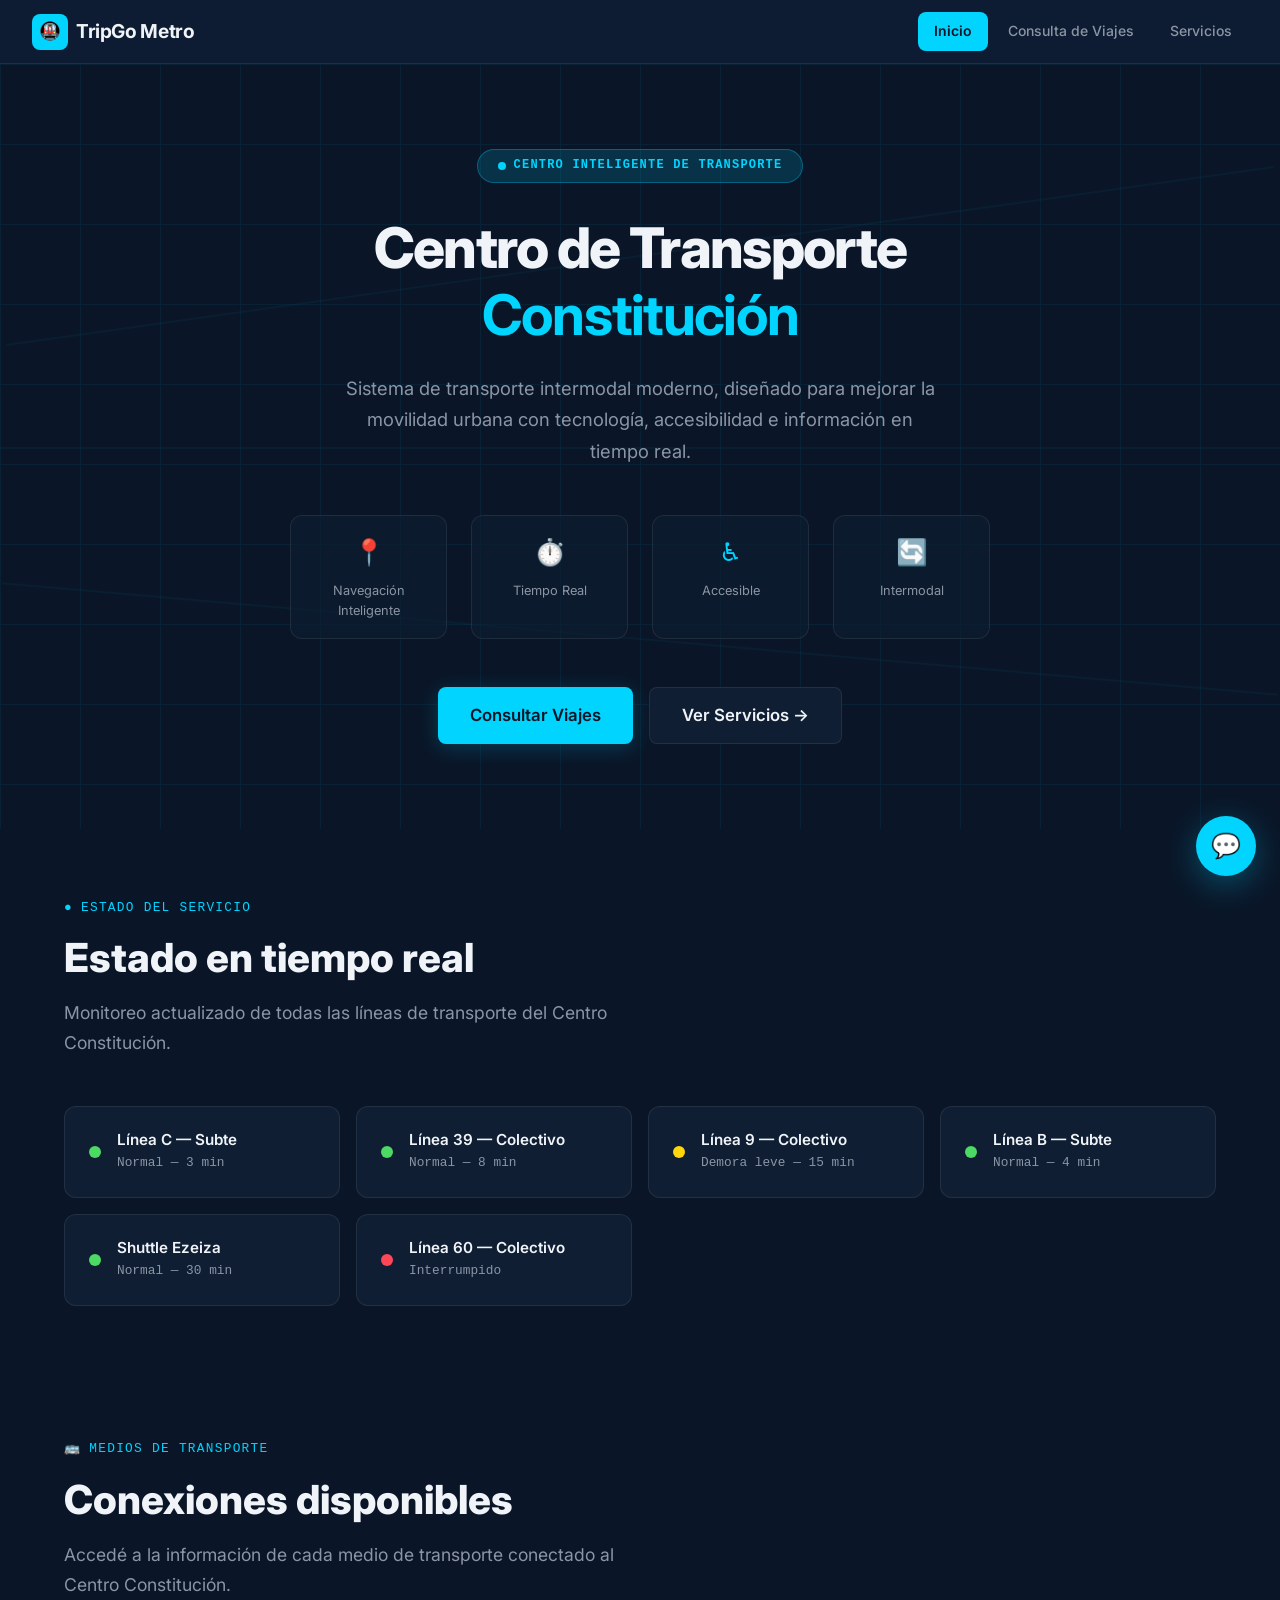
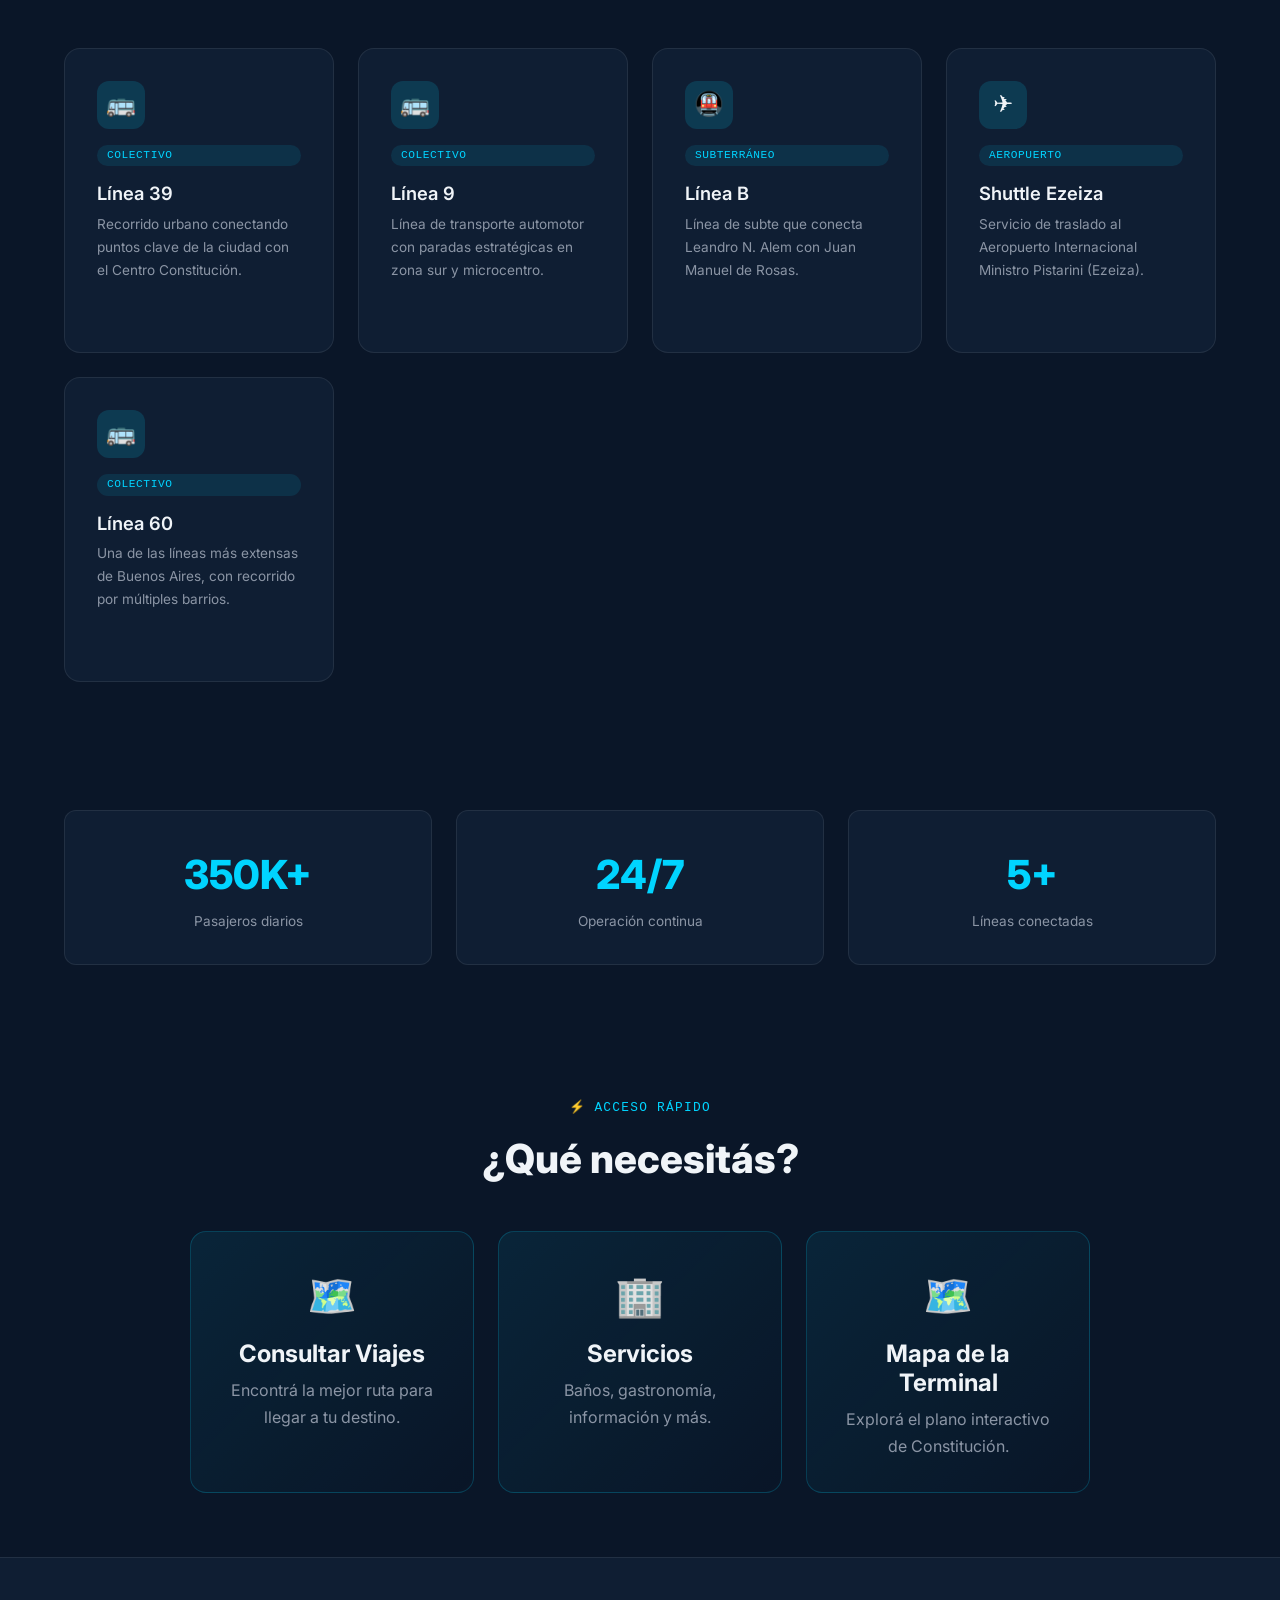
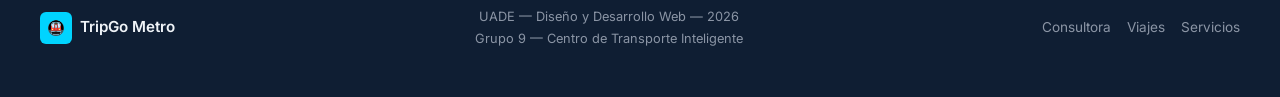
==== commit 6404a66d: "Add chatbot UI and modularize FAQ bot Introduce a reusable TripGo chatbot: add chatbot UI markup (to" ====
--- a/transporte/index.html
+++ b/transporte/index.html
@@ -282,7 +282,43 @@
     </div>
   </footer>
 
+  <!-- ===== CHATBOT ===== -->
+  <button class="chatbot-toggle" id="chatbot-toggle" aria-label="Abrir asistente virtual">💬</button>
+
+  <div class="chatbot-window" id="chatbot-window">
+    <div class="chatbot-header">
+      <h4>
+        <span style="font-size: 1.2rem;">🤖</span>
+        Asistente TripGo
+      </h4>
+      <button class="close-chat" id="close-chat" aria-label="Cerrar chat">✕</button>
+    </div>
+
+    <div class="chatbot-messages" id="chatbot-messages">
+      <div class="chat-message bot">
+        ¡Hola! Soy el asistente virtual de TripGo Metro. ¿En qué puedo ayudarte hoy? 🚇
+      </div>
+    </div>
+
+    <div class="chatbot-suggestions" id="chatbot-suggestions">
+      <button class="chat-suggestion" onclick="sendSuggestion('¿Dónde están los baños?')">🚻 Baños</button>
+      <button class="chat-suggestion" onclick="sendSuggestion('¿Cómo cargo la SUBE?')">💳 SUBE</button>
+      <button class="chat-suggestion" onclick="sendSuggestion('¿Hay WiFi?')">📶 WiFi</button>
+      <button class="chat-suggestion" onclick="sendSuggestion('¿Dónde como?')">🍔 Comida</button>
+      <button class="chat-suggestion" onclick="sendSuggestion('Horarios del subte')">🕐 Horarios</button>
+      <button class="chat-suggestion" onclick="sendSuggestion('¿Cómo llego al aeropuerto?')">✈️ Ezeiza</button>
+      <button class="chat-suggestion" onclick="sendSuggestion('Accesibilidad')">♿ Accesibilidad</button>
+      <button class="chat-suggestion" onclick="sendSuggestion('Estacionamiento')">🅿️ Estacionamiento</button>
+    </div>
+
+    <div class="chatbot-input">
+      <input type="text" id="chat-input" placeholder="Escribí tu consulta..." onkeypress="if(event.key==='Enter') sendMessage()" />
+      <button onclick="sendMessage()" aria-label="Enviar mensaje">➤</button>
+    </div>
+  </div>
+
   <script src="js/main.js"></script>
+  <script src="js/chatbot.js"></script>
 </body>
 
 </html>
